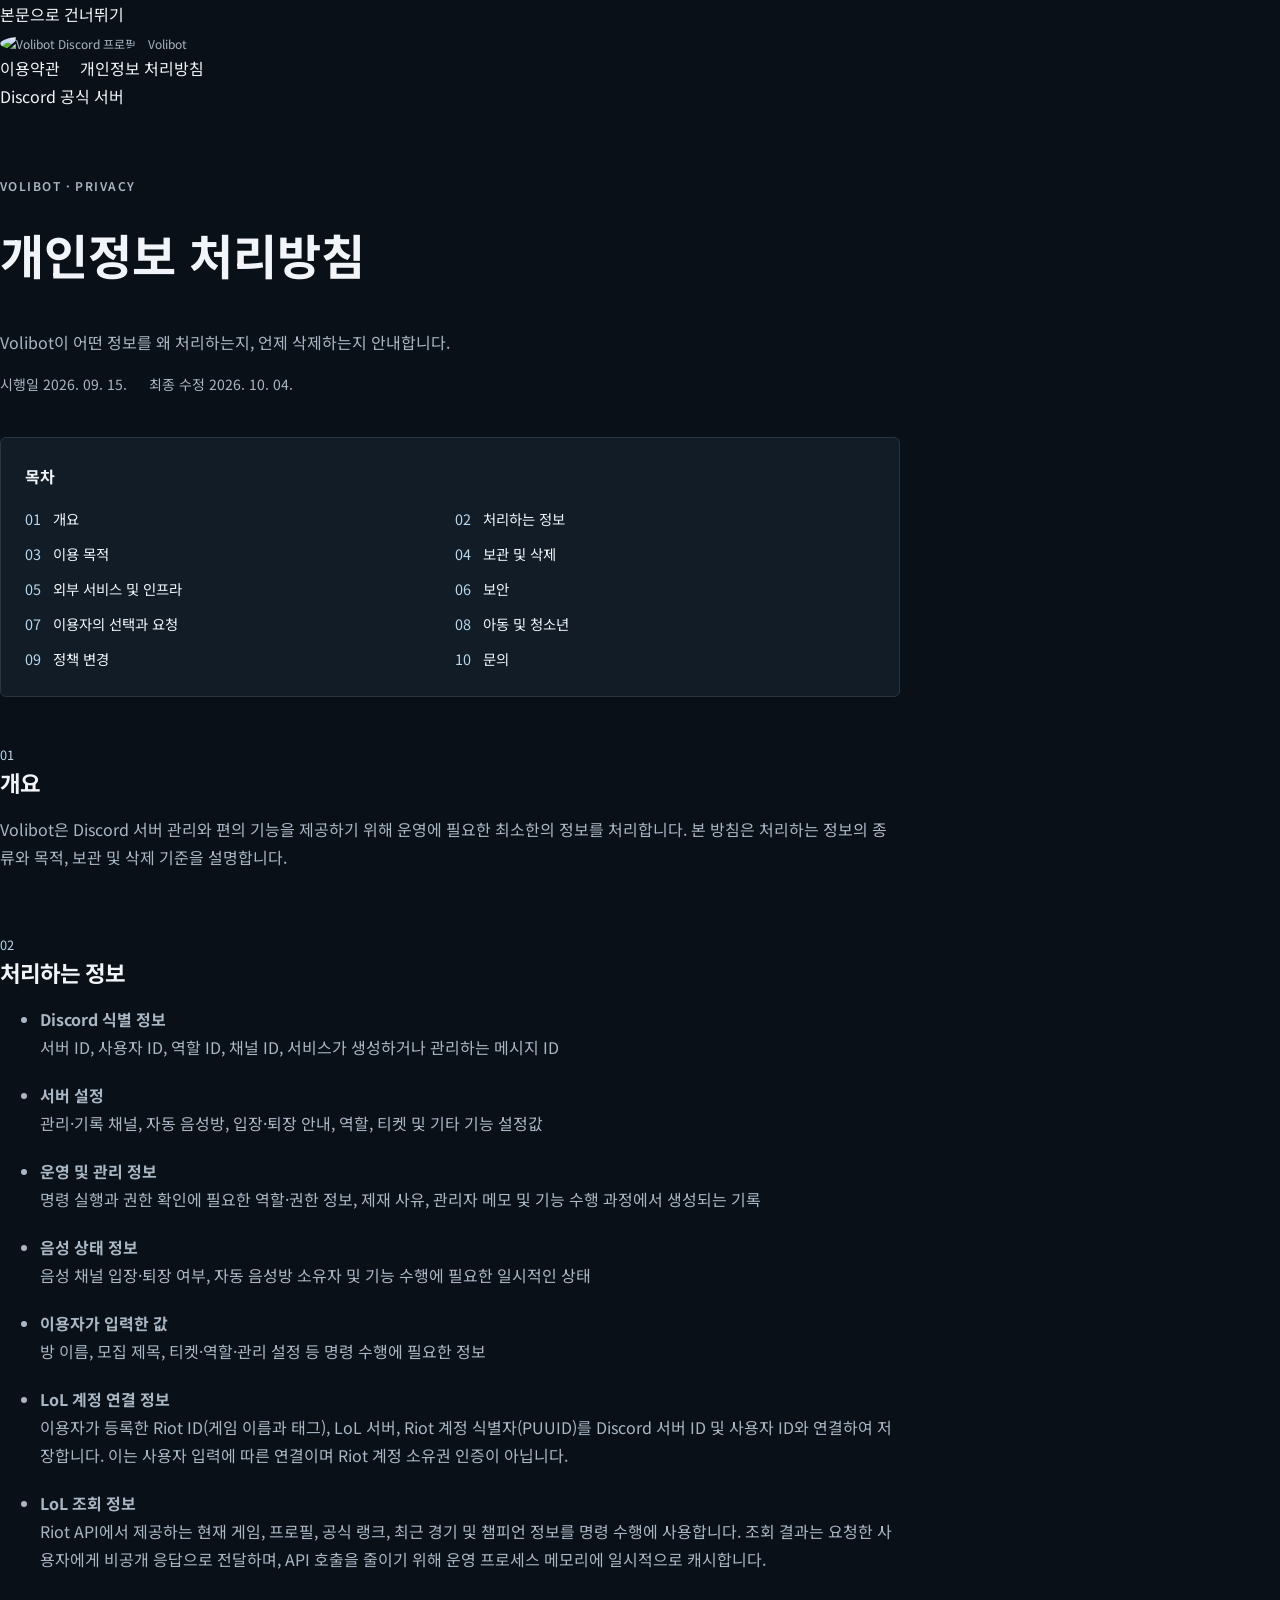
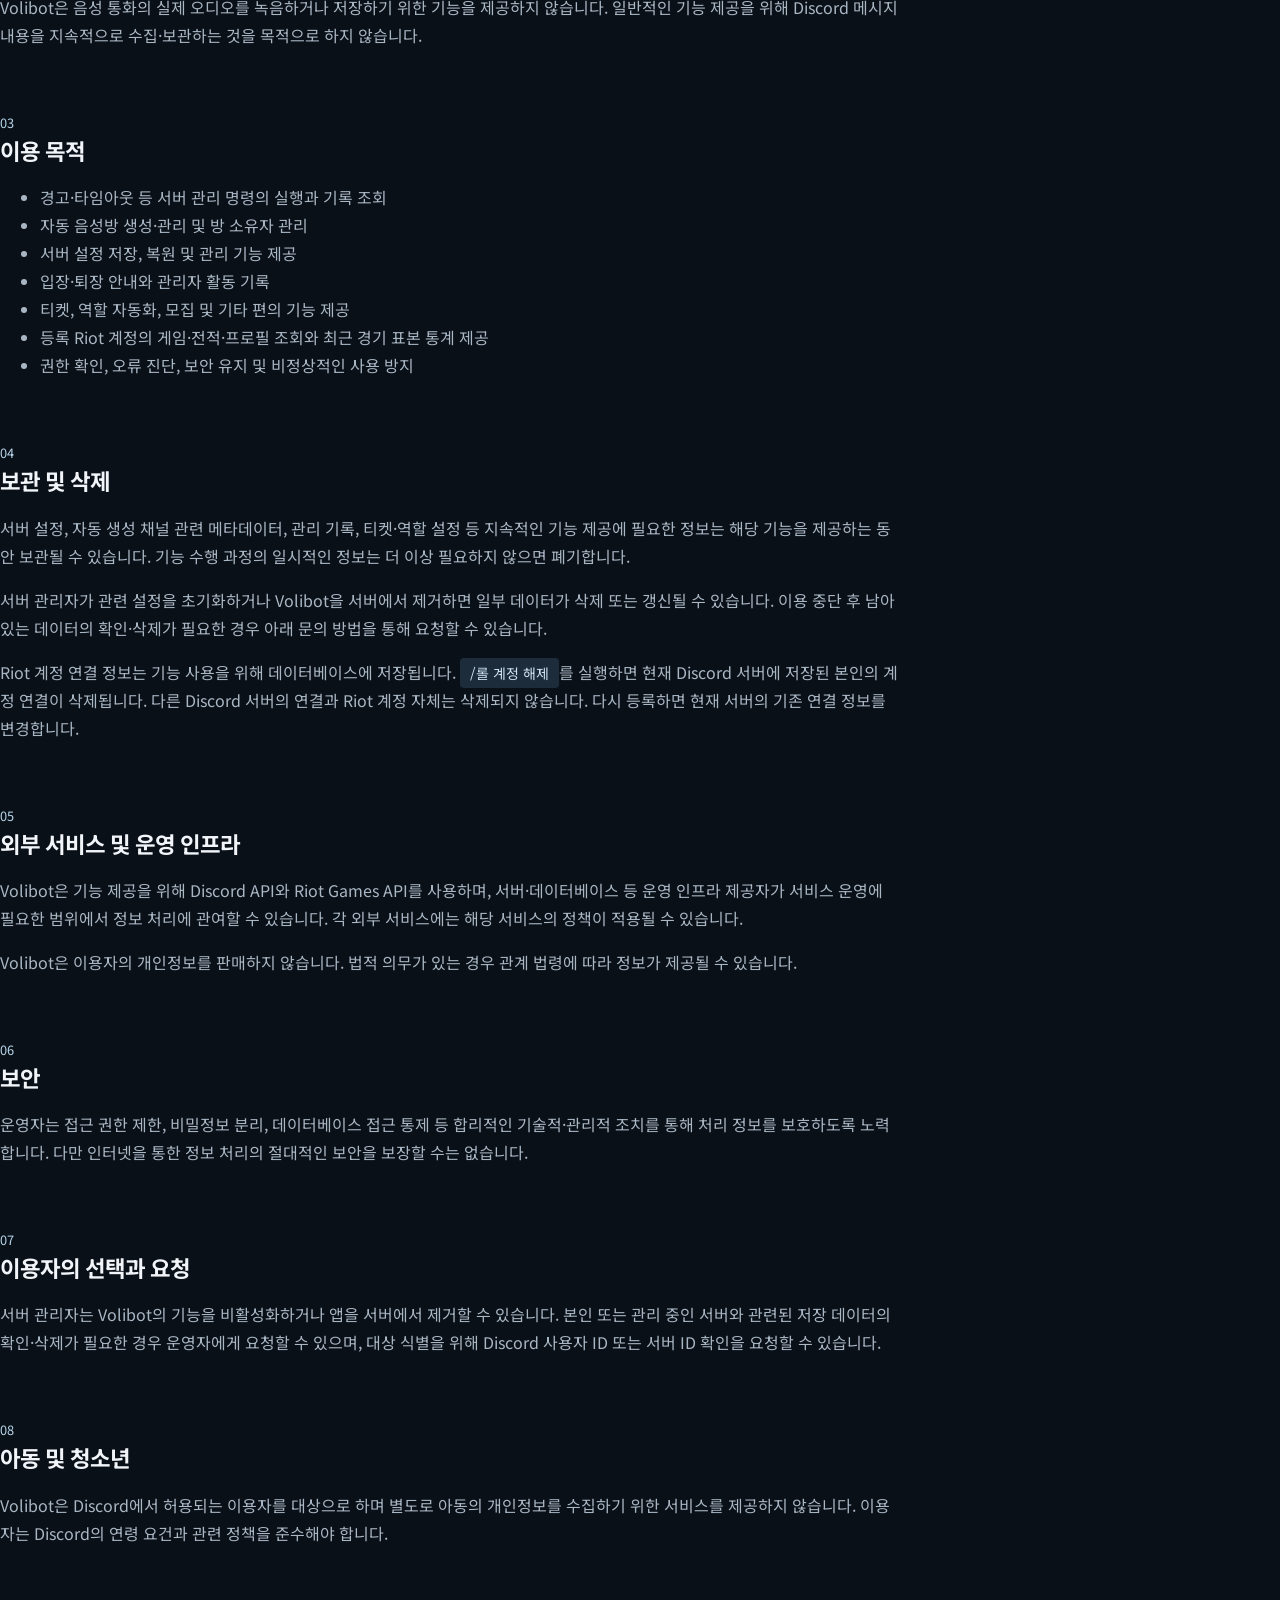
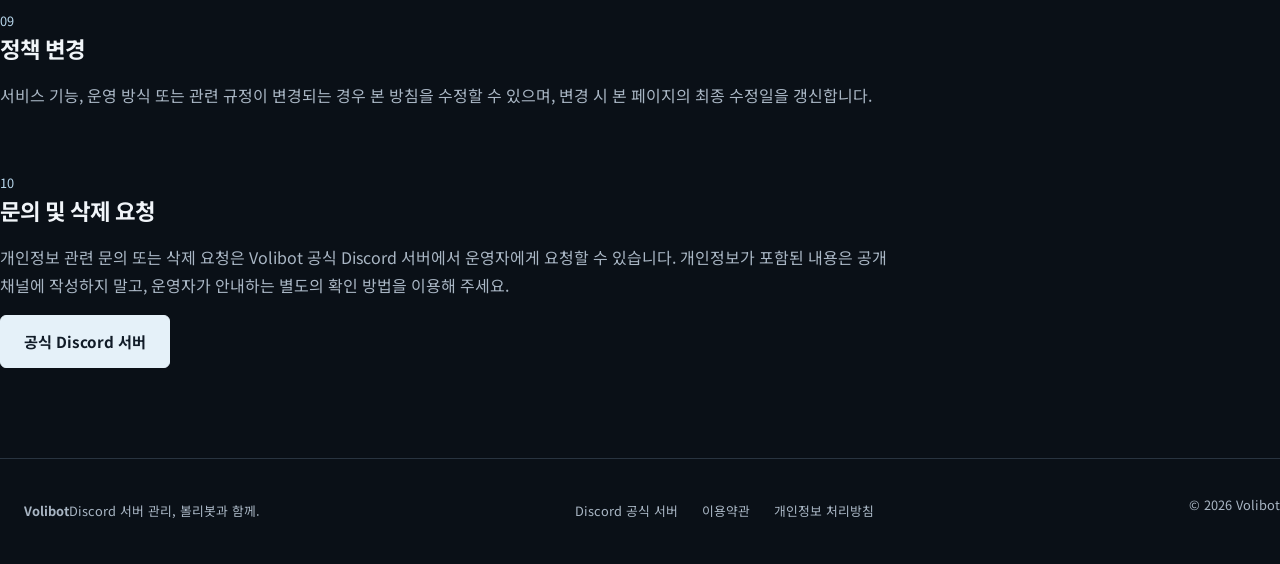
==== privacy/index.html @ e28c3ae4 "Publish Volibot redesign with Volibear hero and feature tabs" ====
<!doctype html>
<html lang="ko">
<head>
  <meta charset="utf-8">
  <meta name="viewport" content="width=device-width, initial-scale=1">
  <meta name="theme-color" content="#07101b">
  <meta name="description" content="Volibot 개인정보 처리방침">
  <meta property="og:title" content="개인정보 처리방침 · Volibot">
  <meta property="og:description" content="Volibot이 처리하는 정보와 보관·삭제 기준을 확인하세요.">
  <meta property="og:type" content="website">
  <meta property="og:url" content="https://volibot.is-a.bot/privacy/">
  <link rel="canonical" href="https://volibot.is-a.bot/privacy/">
  <link rel="icon" href="../favicon.svg" type="image/svg+xml">
  <title>개인정보 처리방침 · Volibot</title>
  <link rel="stylesheet" href="../style.css?v=20261004-splash">
</head>
<body class="legal-body">
  <a class="skip-link" href="#legal-content">본문으로 건너뛰기</a>
  <header class="topbar policy-topbar shell">
    <a class="brand" href="../" aria-label="Volibot 홈"><span class="brand-icon profile-icon"><img src="../assets/volibot-avatar.png?v=83a66d88a6a2" alt="Volibot Discord 프로필"></span><span>Volibot</span></a>
    <nav class="nav policy-nav" aria-label="정책 메뉴"><a href="../terms/">이용약관</a><a aria-current="page" href="./">개인정보 처리방침</a></nav>
    <a class="nav-cta" href="https://volibot.is-a.bot/server/">Discord 공식 서버</a>
  </header>

  <main class="legal-main shell">
    <header class="legal-hero">
      <p class="eyebrow">VOLIBOT · PRIVACY</p>
      <h1 class="legal-long-title">개인정보<br class="mobile-break"> 처리방침</h1>
      <p class="legal-summary">Volibot이 어떤 정보를 왜 처리하는지, 언제 삭제하는지 안내합니다.</p>
      <div class="legal-meta"><span>시행일 2026. 09. 15.</span><span>최종 수정 2026. 10. 04.</span></div>
    </header>

    <div class="legal-layout">
      <aside class="legal-index" aria-label="개인정보 처리방침 목차">
        <strong>목차</strong>
        <nav>
          <a href="#overview"><span>01</span>개요</a>
          <a href="#data"><span>02</span>처리하는 정보</a>
          <a href="#purpose"><span>03</span>이용 목적</a>
          <a href="#retention"><span>04</span>보관 및 삭제</a>
          <a href="#external"><span>05</span>외부 서비스 및 인프라</a>
          <a href="#security"><span>06</span>보안</a>
          <a href="#choices"><span>07</span>이용자의 선택과 요청</a>
          <a href="#children"><span>08</span>아동 및 청소년</a>
          <a href="#revision"><span>09</span>정책 변경</a>
          <a href="#contact"><span>10</span>문의</a>
        </nav>
      </aside>

      <article id="legal-content" class="legal-content">
        <section id="overview"><span class="legal-number">01</span><h2>개요</h2><p>Volibot은 Discord 서버 관리와 편의 기능을 제공하기 위해 운영에 필요한 최소한의 정보를 처리합니다. 본 방침은 처리하는 정보의 종류와 목적, 보관 및 삭제 기준을 설명합니다.</p></section>

        <section id="data">
          <span class="legal-number">02</span><h2>처리하는 정보</h2>
          <ul class="data-list">
            <li><strong>Discord 식별 정보</strong><span>서버 ID, 사용자 ID, 역할 ID, 채널 ID, 서비스가 생성하거나 관리하는 메시지 ID</span></li>
            <li><strong>서버 설정</strong><span>관리·기록 채널, 자동 음성방, 입장·퇴장 안내, 역할, 티켓 및 기타 기능 설정값</span></li>
            <li><strong>운영 및 관리 정보</strong><span>명령 실행과 권한 확인에 필요한 역할·권한 정보, 제재 사유, 관리자 메모 및 기능 수행 과정에서 생성되는 기록</span></li>
            <li><strong>음성 상태 정보</strong><span>음성 채널 입장·퇴장 여부, 자동 음성방 소유자 및 기능 수행에 필요한 일시적인 상태</span></li>
            <li><strong>이용자가 입력한 값</strong><span>방 이름, 모집 제목, 티켓·역할·관리 설정 등 명령 수행에 필요한 정보</span></li>
            <li><strong>LoL 계정 연결 정보</strong><span>이용자가 등록한 Riot ID(게임 이름과 태그), LoL 서버, Riot 계정 식별자(PUUID)를 Discord 서버 ID 및 사용자 ID와 연결하여 저장합니다. 이는 사용자 입력에 따른 연결이며 Riot 계정 소유권 인증이 아닙니다.</span></li>
            <li><strong>LoL 조회 정보</strong><span>Riot API에서 제공하는 현재 게임, 프로필, 공식 랭크, 최근 경기 및 챔피언 정보를 명령 수행에 사용합니다. 조회 결과는 요청한 사용자에게 비공개 응답으로 전달하며, API 호출을 줄이기 위해 운영 프로세스 메모리에 일시적으로 캐시합니다.</span></li>
          </ul>
          <p>Volibot은 음성 통화의 실제 오디오를 녹음하거나 저장하기 위한 기능을 제공하지 않습니다. 일반적인 기능 제공을 위해 Discord 메시지 내용을 지속적으로 수집·보관하는 것을 목적으로 하지 않습니다.</p>
        </section>

        <section id="purpose">
          <span class="legal-number">03</span><h2>이용 목적</h2>
          <ul>
            <li>경고·타임아웃 등 서버 관리 명령의 실행과 기록 조회</li>
            <li>자동 음성방 생성·관리 및 방 소유자 관리</li>
            <li>서버 설정 저장, 복원 및 관리 기능 제공</li>
            <li>입장·퇴장 안내와 관리자 활동 기록</li>
            <li>티켓, 역할 자동화, 모집 및 기타 편의 기능 제공</li>
            <li>등록 Riot 계정의 게임·전적·프로필 조회와 최근 경기 표본 통계 제공</li>
            <li>권한 확인, 오류 진단, 보안 유지 및 비정상적인 사용 방지</li>
          </ul>
        </section>

        <section id="retention">
          <span class="legal-number">04</span><h2>보관 및 삭제</h2>
          <p>서버 설정, 자동 생성 채널 관련 메타데이터, 관리 기록, 티켓·역할 설정 등 지속적인 기능 제공에 필요한 정보는 해당 기능을 제공하는 동안 보관될 수 있습니다. 기능 수행 과정의 일시적인 정보는 더 이상 필요하지 않으면 폐기합니다.</p>
          <p>서버 관리자가 관련 설정을 초기화하거나 Volibot을 서버에서 제거하면 일부 데이터가 삭제 또는 갱신될 수 있습니다. 이용 중단 후 남아 있는 데이터의 확인·삭제가 필요한 경우 아래 문의 방법을 통해 요청할 수 있습니다.</p>
          <p>Riot 계정 연결 정보는 기능 사용을 위해 데이터베이스에 저장됩니다. <code>/롤 계정 해제</code>를 실행하면 현재 Discord 서버에 저장된 본인의 계정 연결이 삭제됩니다. 다른 Discord 서버의 연결과 Riot 계정 자체는 삭제되지 않습니다. 다시 등록하면 현재 서버의 기존 연결 정보를 변경합니다.</p>
        </section>

        <section id="external"><span class="legal-number">05</span><h2>외부 서비스 및 운영 인프라</h2><p>Volibot은 기능 제공을 위해 Discord API와 Riot Games API를 사용하며, 서버·데이터베이스 등 운영 인프라 제공자가 서비스 운영에 필요한 범위에서 정보 처리에 관여할 수 있습니다. 각 외부 서비스에는 해당 서비스의 정책이 적용될 수 있습니다.</p><p>Volibot은 이용자의 개인정보를 판매하지 않습니다. 법적 의무가 있는 경우 관계 법령에 따라 정보가 제공될 수 있습니다.</p></section>
        <section id="security"><span class="legal-number">06</span><h2>보안</h2><p>운영자는 접근 권한 제한, 비밀정보 분리, 데이터베이스 접근 통제 등 합리적인 기술적·관리적 조치를 통해 처리 정보를 보호하도록 노력합니다. 다만 인터넷을 통한 정보 처리의 절대적인 보안을 보장할 수는 없습니다.</p></section>
        <section id="choices"><span class="legal-number">07</span><h2>이용자의 선택과 요청</h2><p>서버 관리자는 Volibot의 기능을 비활성화하거나 앱을 서버에서 제거할 수 있습니다. 본인 또는 관리 중인 서버와 관련된 저장 데이터의 확인·삭제가 필요한 경우 운영자에게 요청할 수 있으며, 대상 식별을 위해 Discord 사용자 ID 또는 서버 ID 확인을 요청할 수 있습니다.</p></section>
        <section id="children"><span class="legal-number">08</span><h2>아동 및 청소년</h2><p>Volibot은 Discord에서 허용되는 이용자를 대상으로 하며 별도로 아동의 개인정보를 수집하기 위한 서비스를 제공하지 않습니다. 이용자는 Discord의 연령 요건과 관련 정책을 준수해야 합니다.</p></section>
        <section id="revision"><span class="legal-number">09</span><h2>정책 변경</h2><p>서비스 기능, 운영 방식 또는 관련 규정이 변경되는 경우 본 방침을 수정할 수 있으며, 변경 시 본 페이지의 최종 수정일을 갱신합니다.</p></section>

        <section id="contact" class="legal-contact">
          <span class="legal-number">10</span><h2>문의 및 삭제 요청</h2>
          <p>개인정보 관련 문의 또는 삭제 요청은 Volibot 공식 Discord 서버에서 운영자에게 요청할 수 있습니다. 개인정보가 포함된 내용은 공개 채널에 작성하지 말고, 운영자가 안내하는 별도의 확인 방법을 이용해 주세요.</p>
          <a class="button primary" href="https://volibot.is-a.bot/server/">공식 Discord 서버 </a>
        </section>
      </article>
    </div>
  </main>

  <footer class="footer shell"><div class="footer-brand"><span class="brand-icon" aria-hidden="true"><svg viewBox="0 0 24 24"><path d="M13.8 1 5 13h6.1L9.8 23 19 10h-6.2z"/></svg></span><div><strong>Volibot</strong><span>Discord 서버 관리, 볼리봇과 함께.</span></div></div><div class="footer-links"><a href="https://volibot.is-a.bot/server/">Discord 공식 서버</a><a href="../terms/">이용약관</a><a aria-current="page" href="./">개인정보 처리방침</a></div><p>© 2026 Volibot</p></footer>
</body>
</html>
---- style.css ----
@import url('https://fonts.googleapis.com/css2?family=Noto+Sans+KR:wght@400;500;600;700;800;900&display=swap');
:root{color-scheme:dark;--bg:#0a1017;--surface:#121c27;--line:#293440;--text:#f1f5f9;--muted:#a9b6c4;--accent:#b8d7ec;font:16px 'Noto Sans KR',system-ui,sans-serif}
*{box-sizing:border-box}html{scroll-behavior:smooth;scroll-padding-top:32px}body{margin:0;background:var(--bg);color:var(--text);line-height:1.75}a{color:inherit;text-decoration:none}button,input{font:inherit}button{cursor:pointer}img{max-width:100%;height:auto}p{overflow-wrap:anywhere}a:focus-visible,button:focus-visible,input:focus-visible,summary:focus-visible{outline:2px solid var(--accent);outline-offset:5px}h1,h2,h3,p{margin-top:0}h2{font-size:clamp(1.8rem,3vw,2.5rem);line-height:1.35;font-weight:700;letter-spacing:-.045em;margin-bottom:18px}h3{font-size:1.4rem;line-height:1.4;margin-bottom:22px;letter-spacing:-.025em}.wrap{width:calc(100% - 80px);max-width:1200px;margin-inline:auto}.skip{position:fixed;top:-100px;left:20px;z-index:20;background:#fff;color:#000;padding:12px}.skip:focus{top:12px}.sr-only{position:absolute;width:1px;height:1px;margin:-1px;overflow:hidden;clip:rect(0,0,0,0);white-space:nowrap}.header{display:flex;align-items:center;justify-content:space-between;gap:25px;height:88px}.brand{display:flex;align-items:center;gap:12px}.brand img{border-radius:50%}.brand strong{font-size:1.15rem;line-height:1.1}.brand span{display:block;font-size:.75rem;color:var(--muted);font-weight:400;margin-top:5px}.header nav{display:flex;gap:32px;font-size:.9rem;color:#c4ced8}.header nav a:hover,.footer a:hover{color:white}.button{display:inline-flex;align-items:center;justify-content:center;min-height:52px;padding:12px 23px;background:#e5f1f9;color:#111c28;border:1px solid #e5f1f9;border-radius:6px;font-weight:700;font-size:.95rem;transition:background .2s,border-color .2s}.button:hover{background:white;border-color:white}.button.secondary{background:#12202c90;color:#f2f7fc;border-color:#75899b}.button.secondary:hover{background:#243b4a;border-color:#b8d7ec}.button.compact{font-size:.875rem;min-height:42px;padding:9px 17px}.hero{position:relative;isolation:isolate;min-height:640px;display:flex;align-items:center;overflow:hidden;border-block:1px solid #24303b}.hero-art{position:absolute;z-index:-3;inset:0;width:100%;height:100%;max-width:none;object-fit:cover;object-position:60% 34%}.hero-shade{position:absolute;inset:0;z-index:-2;background:linear-gradient(90deg,#080f17f5 0%,#080f17df 25%,#080f1770 47%,#080f1700 75%),linear-gradient(0deg,#0a1017 0%,transparent 22%)}.hero-content{padding-block:85px;position:relative}.hero-content .eyebrow{color:#c9dbea;letter-spacing:.2em;font-size:.75rem;margin-bottom:10px}.hero h1{font-size:clamp(4rem,8vw,7.1rem);font-weight:900;letter-spacing:-.05em;line-height:1.08;margin:0 0 25px;color:white}.hero h2{font-size:1.7rem;letter-spacing:-.04em;margin-bottom:20px;color:#f5f9fc}.lead{color:#c2ccd6;font-size:1.05rem;line-height:1.9}.hero .lead{max-width:430px}.actions{display:flex;gap:12px;flex-wrap:wrap;margin-top:30px}.eyebrow{color:var(--muted);font-size:.75rem;letter-spacing:.12em;font-weight:600;margin:0 0 16px}.section{padding-block:84px}.section-head{max-width:700px;margin-bottom:32px}.section-head p{color:var(--muted)}.section-head .eyebrow{font-size:.75rem}.feature-nav{display:flex;gap:8px;border-bottom:1px solid var(--line);margin-bottom:0;overflow-x:auto;scrollbar-width:thin}.feature-nav a{display:block;white-space:nowrap;padding:16px 24px;border-bottom:2px solid transparent;color:var(--muted);font-size:.95rem;transition:color .2s,background .2s;min-height:52px}.feature-nav a:hover{color:#e8f4fd;background:#182330}.feature-nav a[aria-selected=true]{color:var(--accent);border-bottom-color:var(--accent);background:#162434}.feature-nav a:focus-visible{outline-offset:-4px}.grid{display:block}.card{display:grid;grid-template-columns:1fr 1.35fr;column-gap:70px;min-height:260px;padding:45px 32px;background:#101a25;border-bottom:1px solid var(--line);border-radius:0}.card .number{grid-column:1;color:var(--muted);font-size:.75rem;letter-spacing:.08em;align-self:end;margin-bottom:14px}.card h3{grid-column:1;margin:0;align-self:start;font-size:1.7rem;color:var(--accent)}.card p{grid-column:2;grid-row:1/span 2;color:#c0ccd8;margin:0;align-self:center;font-size:1rem}.card .chips{grid-column:2;display:flex;gap:10px;flex-wrap:wrap;align-self:start;margin-top:22px}.card[hidden]{display:none}.card:focus-visible{outline:2px solid var(--accent);outline-offset:-2px}code{font-family:inherit;font-size:.875rem;color:#d0e5f4;background:#1d2c3b;padding:5px 10px;border-radius:4px}.wide-band{background:#0e1721;border-block:1px solid #25303b}.start-grid{display:grid;grid-template-columns:1fr 1.1fr;gap:90px}.step{display:flex;gap:23px;padding:23px 0;border-bottom:1px solid var(--line)}.step:first-child{padding-top:0}.step b{font-size:.8rem;font-weight:500;color:var(--muted);padding-top:4px}.step strong{font-size:1.05rem}.step p{color:var(--muted);font-size:.95rem;margin:8px 0 0}.command-tools{display:flex;justify-content:space-between;gap:20px;flex-wrap:wrap;margin-bottom:20px}.filters{display:flex;gap:6px;flex-wrap:wrap}.filter{background:transparent;border:1px solid transparent;border-radius:5px;color:var(--muted);padding:10px 16px;font-size:.875rem}.filter:hover{background:#182330;color:white}.filter[aria-pressed=true]{background:#1b2d3e;color:var(--accent);border-color:#3b5267}.search{width:300px;max-width:100%;background:#111c28;color:white;border:1px solid #405365;border-radius:5px;padding:11px 15px}.search::placeholder{color:#93a4b5}.result-count{font-size:.8rem;color:var(--muted)}.command-grid{display:grid;grid-template-columns:1fr 1fr;column-gap:45px}.command{display:flex;gap:22px;padding:23px 0;border-bottom:1px solid var(--line);align-items:flex-start}.command code{flex:0 0 125px;background:none;padding:0;color:var(--accent);overflow-wrap:anywhere}.command p{font-size:.9rem;margin:0;color:var(--muted)}.empty{padding:35px;border:1px dashed var(--line);color:var(--muted);text-align:center}[hidden]{display:none!important}.note{font-size:.8rem;color:var(--muted);margin-top:18px}.faq-layout{display:grid;grid-template-columns:.8fr 1.2fr;gap:90px}details{padding:20px 0;border-bottom:1px solid var(--line)}details:first-child{padding-top:0}summary{cursor:pointer;font-size:1rem;font-weight:500}details p{color:var(--muted);font-size:.95rem;margin:15px 0 0}.closing{display:flex;align-items:center;justify-content:space-between;gap:35px;padding:40px 0;border-top:1px solid var(--line);border-bottom:1px solid var(--line);background:none}.closing h2{font-size:1.8rem;margin-bottom:12px}.closing p{color:var(--muted);margin:0}.footer{display:flex;align-items:center;justify-content:space-between;gap:25px;flex-wrap:wrap;padding-block:35px;border-top:1px solid var(--line);font-size:.8rem;color:var(--muted)}.footer>div{display:flex;gap:24px;flex-wrap:wrap}.riot-notice{font-size:.75rem;max-width:920px;margin:16px 0 0;color:#8192a3}.legal-main{max-width:900px;padding-block:65px 90px}.legal-hero h1{font-size:clamp(2rem,5vw,3rem)}.legal-summary,.legal-meta{color:var(--muted)}.legal-meta{display:flex;gap:22px;font-size:.875rem;flex-wrap:wrap}.legal-layout{margin-top:40px}.legal-index{background:var(--surface);border:1px solid var(--line);padding:24px;border-radius:6px}.legal-index nav{display:grid;grid-template-columns:1fr 1fr;gap:10px;margin-top:16px;font-size:.9rem}.legal-index nav span{margin-right:12px;color:var(--accent)}.legal-content section{padding-top:42px}.legal-content h2{font-size:1.4rem}.legal-content p,.legal-content li{color:var(--muted)}.legal-content a{color:var(--accent)}.legal-content .button{color:#111c28}.legal-number{font-size:.8rem;color:var(--accent)}.data-list li{margin-bottom:20px}.data-list strong,.data-list span{display:block}.policy-topbar .nav{display:flex;gap:20px}.mobile-break{display:none}
@media(min-width:1500px){.hero{min-height:710px}.hero-art{object-position:center 36%}}
@media(max-width:1000px){.wrap{width:calc(100% - 48px)}.hero{min-height:590px}.hero-art{object-position:57% center}.hero-shade{background:linear-gradient(90deg,#080f17f0,#080f17ba 35%,#080f1710 80%),linear-gradient(0deg,#0a1017,transparent 30%)}.hero h1{font-size:5.2rem}.card{gap:30px;padding-inline:25px}.start-grid,.faq-layout{gap:45px}.header nav{gap:22px}}
@media(max-width:700px){.wrap{width:calc(100% - 36px)}.header{height:auto;min-height:80px;flex-wrap:wrap;padding-block:15px;gap:18px}.header nav{order:3;width:100%;justify-content:center;padding-top:12px;border-top:1px solid var(--line);font-size:.875rem}.hero{min-height:740px;align-items:flex-end}.hero-art{object-position:68% top;object-fit:cover;height:510px}.hero-shade{background:linear-gradient(0deg,#0a1017 20%,#0a1017f5 36%,#0a101740 67%,transparent),linear-gradient(90deg,#0a101730,transparent)}.hero-content{padding-block:360px 40px}.hero h1{font-size:4.5rem;margin-bottom:15px}.hero h2{font-size:1.35rem}.hero .lead{font-size:1rem}.actions{margin-top:22px}.section{padding-block:55px}.feature-nav{gap:0}.feature-nav a{padding:14px 17px;font-size:.875rem}.card{grid-template-columns:1fr;gap:0;padding:30px 24px;min-height:300px}.card .number,.card h3,.card p,.card .chips{grid-column:1;grid-row:auto}.card .number{margin-bottom:12px}.card h3{font-size:1.55rem;margin-bottom:20px}.card p{font-size:.95rem}.card .chips{margin-top:24px}.start-grid,.faq-layout,.command-grid{grid-template-columns:1fr;gap:32px}.command-grid{gap:0}.command{gap:18px}.command code{flex-basis:112px}.closing{align-items:flex-start;flex-direction:column;padding-block:28px;gap:25px}.closing h2{font-size:1.5rem}.footer>div{gap:18px}.legal-index nav{grid-template-columns:1fr}.legal-content ul{padding-left:22px}.policy-topbar .nav{justify-content:flex-start}.legal-long-title{overflow-wrap:normal}}
@media(prefers-reduced-motion:reduce){html{scroll-behavior:auto}*,*::before,*::after{transition:none!important}}
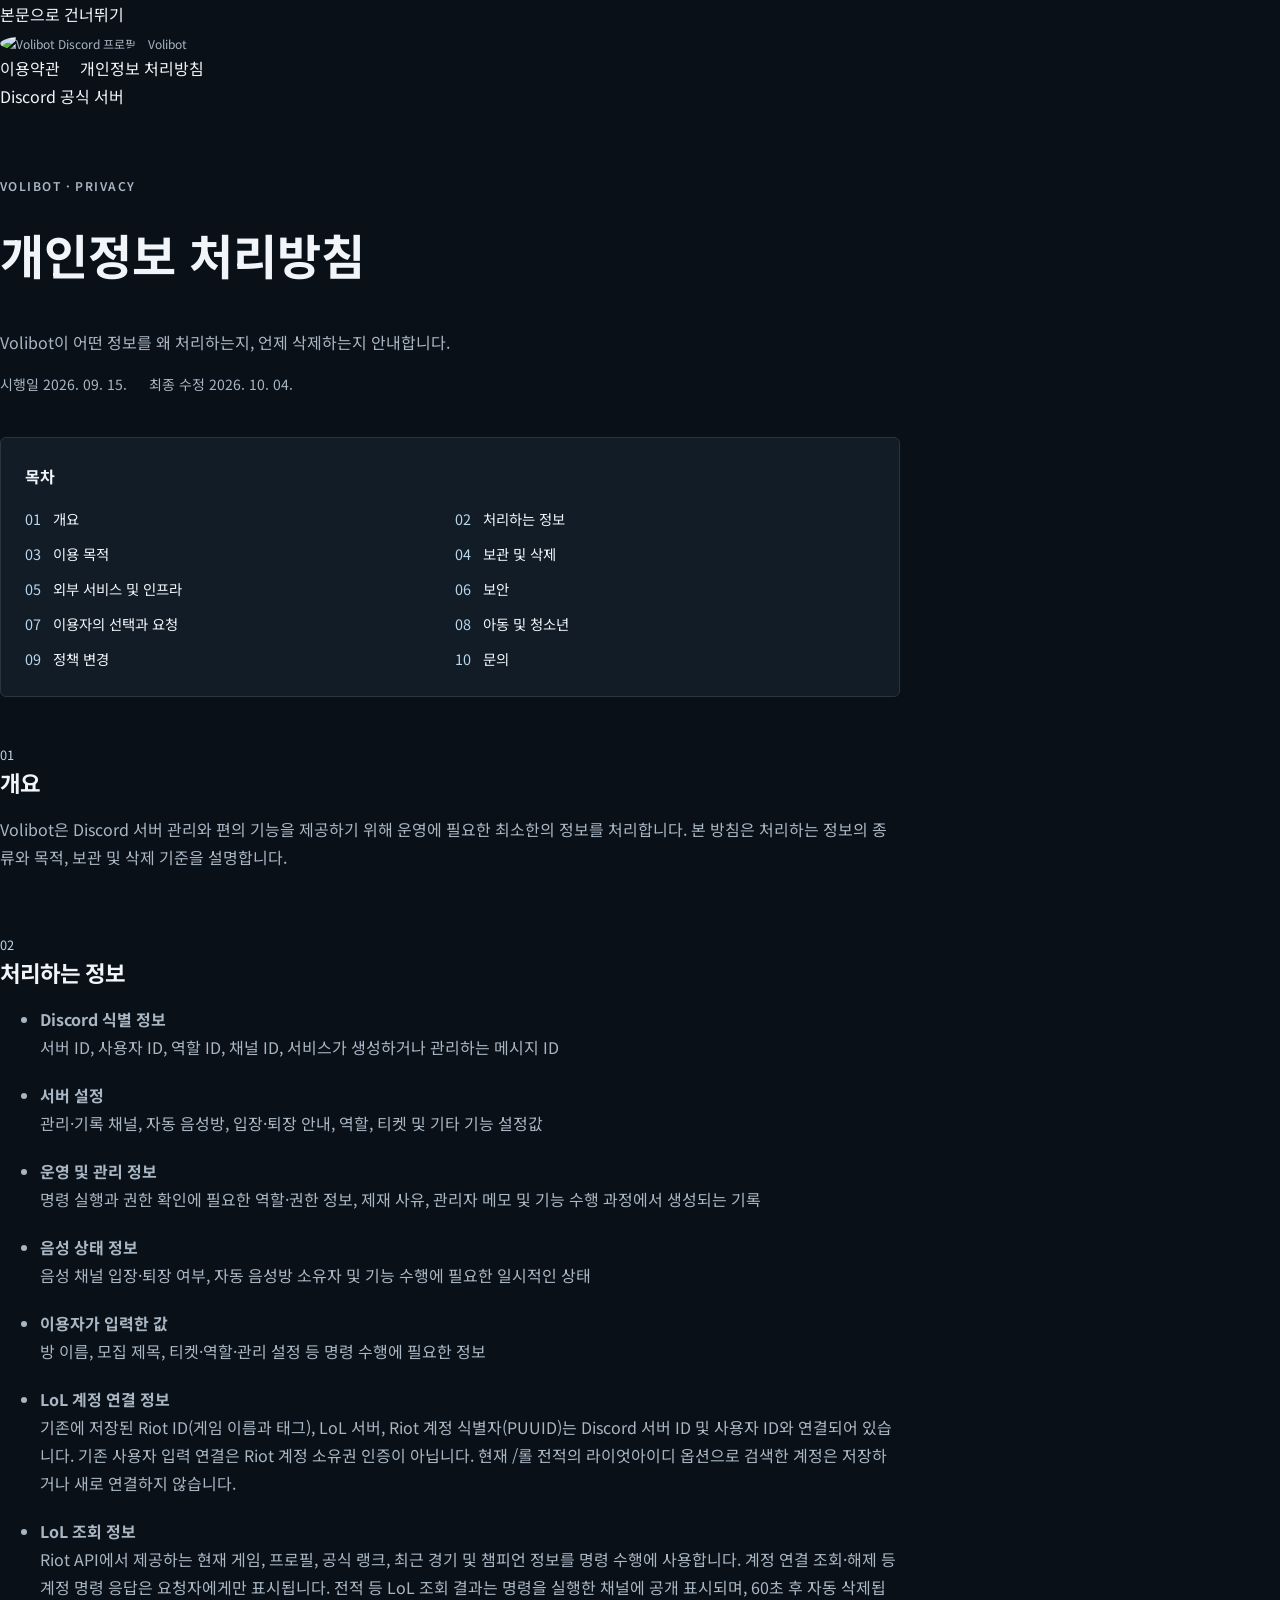
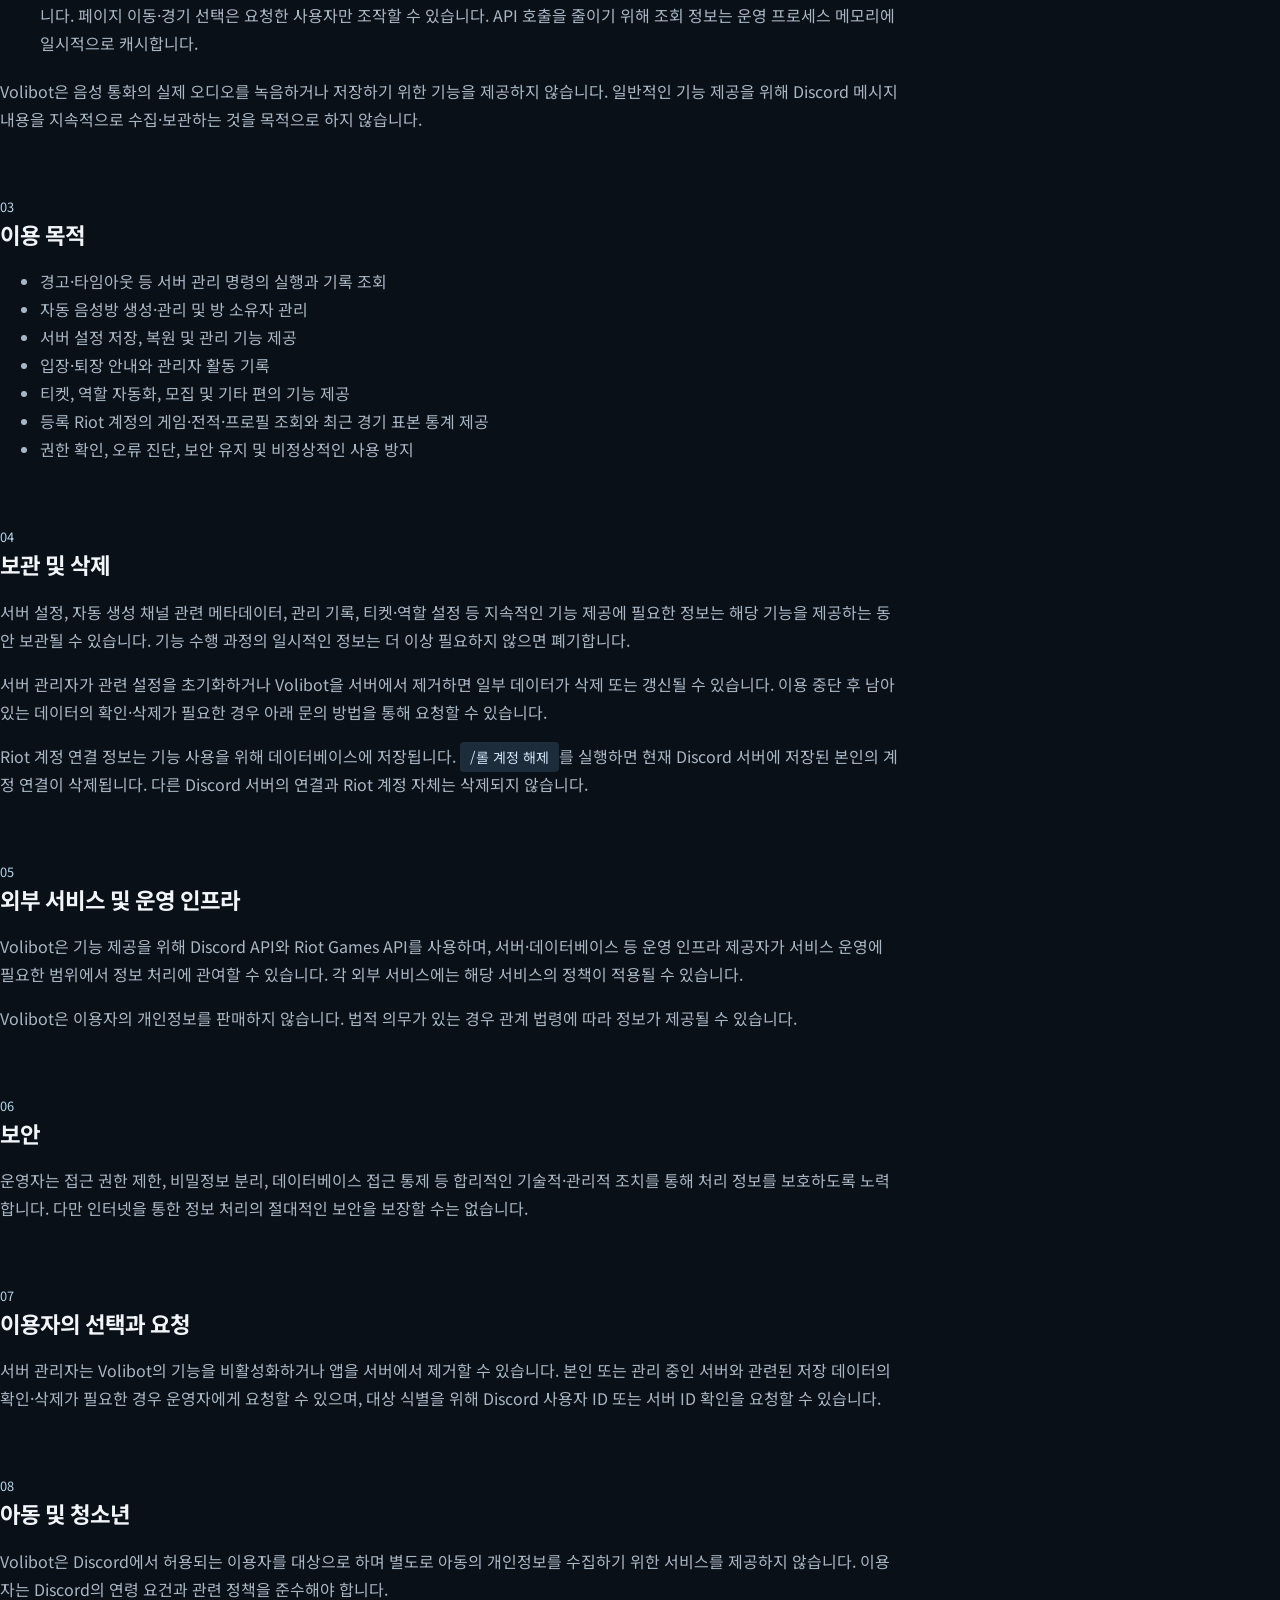
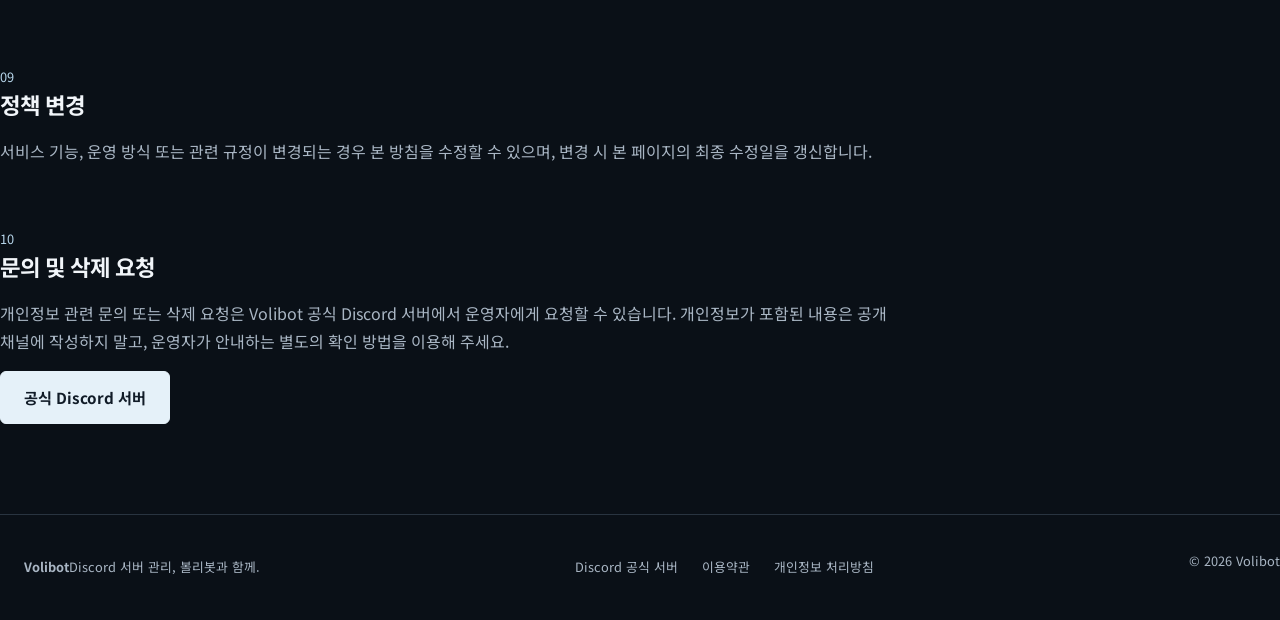
==== commit fc2c0728: "Refresh Volibot command reference and tab branding" ====
--- a/privacy/index.html
+++ b/privacy/index.html
@@ -10,7 +10,7 @@
   <meta property="og:type" content="website">
   <meta property="og:url" content="https://volibot.is-a.bot/privacy/">
   <link rel="canonical" href="https://volibot.is-a.bot/privacy/">
-  <link rel="icon" href="../favicon.svg" type="image/svg+xml">
+  <link rel="icon" href="../assets/volibot-avatar.png?v=83a66d88a6a2" type="image/png">
   <title>개인정보 처리방침 · Volibot</title>
   <link rel="stylesheet" href="../style.css?v=20261004-splash">
 </head>
@@ -58,8 +58,8 @@
             <li><strong>운영 및 관리 정보</strong><span>명령 실행과 권한 확인에 필요한 역할·권한 정보, 제재 사유, 관리자 메모 및 기능 수행 과정에서 생성되는 기록</span></li>
             <li><strong>음성 상태 정보</strong><span>음성 채널 입장·퇴장 여부, 자동 음성방 소유자 및 기능 수행에 필요한 일시적인 상태</span></li>
             <li><strong>이용자가 입력한 값</strong><span>방 이름, 모집 제목, 티켓·역할·관리 설정 등 명령 수행에 필요한 정보</span></li>
-            <li><strong>LoL 계정 연결 정보</strong><span>이용자가 등록한 Riot ID(게임 이름과 태그), LoL 서버, Riot 계정 식별자(PUUID)를 Discord 서버 ID 및 사용자 ID와 연결하여 저장합니다. 이는 사용자 입력에 따른 연결이며 Riot 계정 소유권 인증이 아닙니다.</span></li>
-            <li><strong>LoL 조회 정보</strong><span>Riot API에서 제공하는 현재 게임, 프로필, 공식 랭크, 최근 경기 및 챔피언 정보를 명령 수행에 사용합니다. 조회 결과는 요청한 사용자에게 비공개 응답으로 전달하며, API 호출을 줄이기 위해 운영 프로세스 메모리에 일시적으로 캐시합니다.</span></li>
+            <li><strong>LoL 계정 연결 정보</strong><span>기존에 저장된 Riot ID(게임 이름과 태그), LoL 서버, Riot 계정 식별자(PUUID)는 Discord 서버 ID 및 사용자 ID와 연결되어 있습니다. 기존 사용자 입력 연결은 Riot 계정 소유권 인증이 아닙니다. 현재 /롤 전적의 라이엇아이디 옵션으로 검색한 계정은 저장하거나 새로 연결하지 않습니다.</span></li>
+            <li><strong>LoL 조회 정보</strong><span>Riot API에서 제공하는 현재 게임, 프로필, 공식 랭크, 최근 경기 및 챔피언 정보를 명령 수행에 사용합니다. 계정 연결 조회·해제 등 계정 명령 응답은 요청자에게만 표시됩니다. 전적 등 LoL 조회 결과는 명령을 실행한 채널에 공개 표시되며, 60초 후 자동 삭제됩니다. 페이지 이동·경기 선택은 요청한 사용자만 조작할 수 있습니다. API 호출을 줄이기 위해 조회 정보는 운영 프로세스 메모리에 일시적으로 캐시합니다.</span></li>
           </ul>
           <p>Volibot은 음성 통화의 실제 오디오를 녹음하거나 저장하기 위한 기능을 제공하지 않습니다. 일반적인 기능 제공을 위해 Discord 메시지 내용을 지속적으로 수집·보관하는 것을 목적으로 하지 않습니다.</p>
         </section>
@@ -81,7 +81,7 @@
           <span class="legal-number">04</span><h2>보관 및 삭제</h2>
           <p>서버 설정, 자동 생성 채널 관련 메타데이터, 관리 기록, 티켓·역할 설정 등 지속적인 기능 제공에 필요한 정보는 해당 기능을 제공하는 동안 보관될 수 있습니다. 기능 수행 과정의 일시적인 정보는 더 이상 필요하지 않으면 폐기합니다.</p>
           <p>서버 관리자가 관련 설정을 초기화하거나 Volibot을 서버에서 제거하면 일부 데이터가 삭제 또는 갱신될 수 있습니다. 이용 중단 후 남아 있는 데이터의 확인·삭제가 필요한 경우 아래 문의 방법을 통해 요청할 수 있습니다.</p>
-          <p>Riot 계정 연결 정보는 기능 사용을 위해 데이터베이스에 저장됩니다. <code>/롤 계정 해제</code>를 실행하면 현재 Discord 서버에 저장된 본인의 계정 연결이 삭제됩니다. 다른 Discord 서버의 연결과 Riot 계정 자체는 삭제되지 않습니다. 다시 등록하면 현재 서버의 기존 연결 정보를 변경합니다.</p>
+          <p>Riot 계정 연결 정보는 기능 사용을 위해 데이터베이스에 저장됩니다. <code>/롤 계정 해제</code>를 실행하면 현재 Discord 서버에 저장된 본인의 계정 연결이 삭제됩니다. 다른 Discord 서버의 연결과 Riot 계정 자체는 삭제되지 않습니다.</p>
         </section>
 
         <section id="external"><span class="legal-number">05</span><h2>외부 서비스 및 운영 인프라</h2><p>Volibot은 기능 제공을 위해 Discord API와 Riot Games API를 사용하며, 서버·데이터베이스 등 운영 인프라 제공자가 서비스 운영에 필요한 범위에서 정보 처리에 관여할 수 있습니다. 각 외부 서비스에는 해당 서비스의 정책이 적용될 수 있습니다.</p><p>Volibot은 이용자의 개인정보를 판매하지 않습니다. 법적 의무가 있는 경우 관계 법령에 따라 정보가 제공될 수 있습니다.</p></section>
